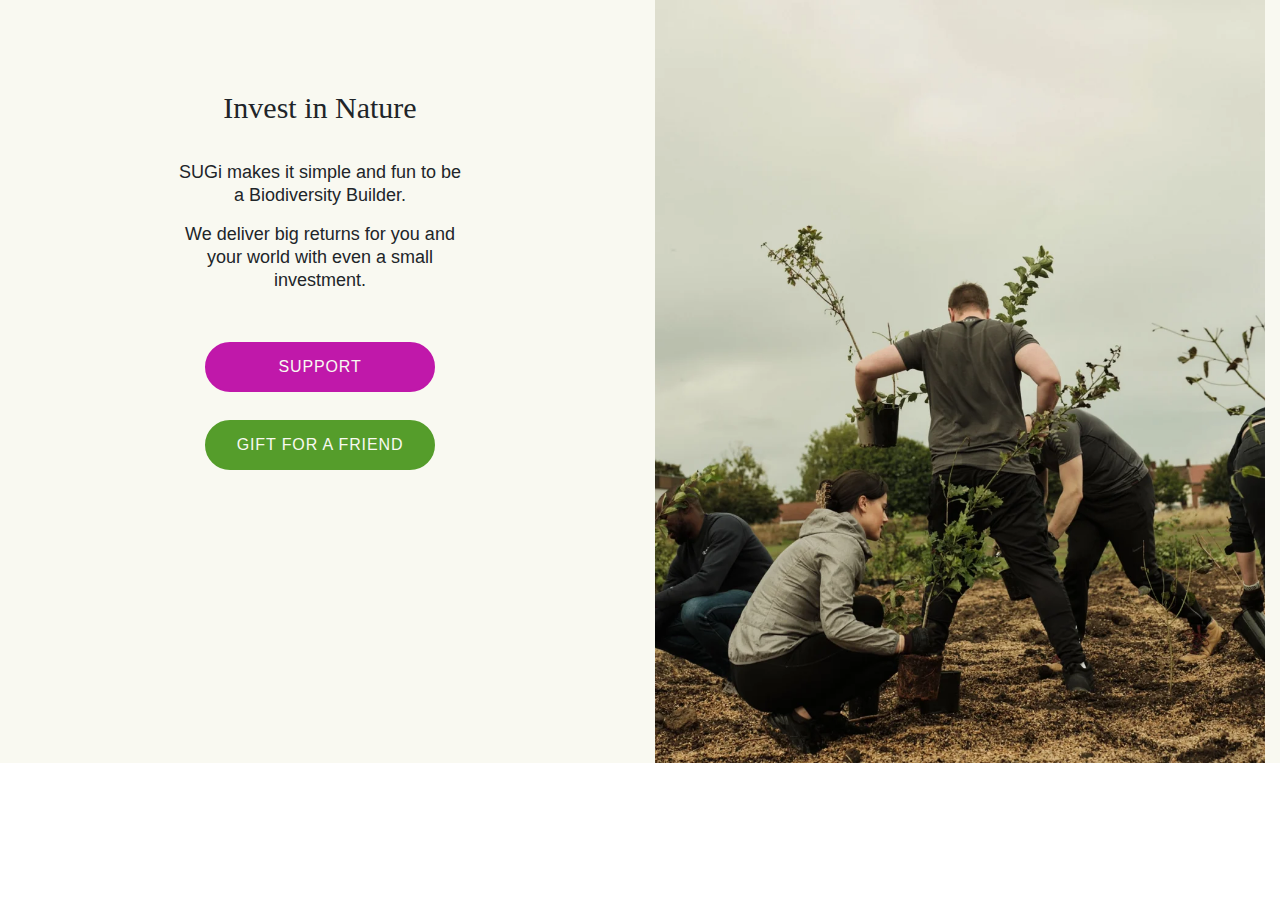
==== support.html @ d3b7c355 "common changes" ====
<!DOCTYPE html>
<html lang="en">

<head>
    <meta charset="UTF-8" />
    <meta http-equiv="X-UA-Compatible" content="IE=edge" />
    <meta name="viewport" content="width=device-width, initial-scale=1.0" />
    <title>Support</title>
    <link rel="stylesheet" href="https://maxcdn.bootstrapcdn.com/bootstrap/4.5.0/css/bootstrap.min.css">
    <script src="https://ajax.googleapis.com/ajax/libs/jquery/3.5.1/jquery.min.js"></script>
    <script src="https://cdnjs.cloudflare.com/ajax/libs/popper.js/1.14.7/umd/popper.min.js"></script>
    <script src="https://maxcdn.bootstrapcdn.com/bootstrap/4.5.0/js/bootstrap.min.js"></script>
    <link rel="stylesheet" href="./assets/css/style.css" />
</head>
<style>

</style>

<body>
    <div class="container-fluid" style="background: #f9f9f1;">
        <div class="row">
            <div class="col-lg-6">
                <div class="support-div">
                    <div class="t-align-c">
                        <h2 class="t-heading-lg t-clearface">Invest in Nature</h2>
                        <div class="splash-text t-size-m">
                            <p>SUGi makes it simple and fun to be a Biodiversity Builder.</p>
                            <p>We deliver big returns for you and your world with even a small investment.</p>
                        </div>
                        <div class="button-options t-size-s"><a class="button button--pink button-sep"
                                href="">Support</a><a class="button button--green button-sep" href="">Gift for a
                                friend</a>
                                
                            <!-- <form action="/api/checkout/checkout-sessions" method="POST" class="donate"><button
                                    type="submit" role="link" class="button button--outline button-sep"
                                    style="background: none;">🇺🇸&nbsp;Donate</button></form> -->
                            <script async src="https://js.stripe.com/v3/buy-button.js">
                            </script>

                            
                            <stripe-buy-button  buy-button-id="buy_btn_1NnLPwL31SFSh9Qeuuf93uJY"
                                publishable-key="pk_test_51Nn0caL31SFSh9QegnQ9LTd3lzBNS2wyftlCsdx7fkBUIJErkRbASoM8qDGeqs2M8VMQZzQoHJPtHoAHI8NFt79c00Z147qtVU">
                            </stripe-buy-button>

                        </div>
                    </div>
                </div>
            </div>
            <div class="col-lg-6 img-contain">
                <img src="./assets/images/support.webp" class="img-fluid img-cover" width="100%" alt="not load image">
            </div>
        </div>
    </div>
</body>

</html>
---- assets/css/style.css ----
* {
    margin: 0;
    padding: 0;
}



#map {
    height: 90vh;
    margin-top: 90px;
}

#map-overlay {
    position: absolute;
    top: 104px;
    left: 50px;
    z-index: 1000;
}

#div-overlay-pk,
#div-overlay-uk,
#div-overlay-usa {
    background-color: #f9f9f1;
    position: absolute;
    /* top: 600px; */
    bottom: -335px;
    left: 50px;
    z-index: 1000;
    cursor: pointer;

}

#btn-pic-pk,
#btn-pic-uk,
#btn-pic-usa {
    line-height: inherit;
    background: none;
    appearance: none;
    border: 0;
    color: inherit;
    padding-left: 275px;
    padding-top: 15px;
    display: none;

}


#filter-select {
    background-color: white;
    padding: 5px;
    border-radius: 5px;
    width: 210px;
}

.my-btn {
    border: 1px solid black;
    border-radius: 25px;
    background-color: white;
}

.my-btn:hover {
    background-color: black;
    color: white;
}

.my-btn-s {
    border: 1px solid #c018aa;
    border-radius: 25px;
    background-color: #c018aa;
    color: white;
    margin-left: 330px;
}

.my-btn-s a{
  color: #fff;
}
.my-btn-s:hover {
    background-color: white;
    color: #c018aa;
    border: 1px solid #c018aa;
}
.my-btn-s a:hover {
    color: #c018aa !important;
}

.my-div {
    border: 1px solid black;
    width: 350px;
    border-radius: 40px;
    margin-left: 10px;
}


/* grid items start */

@media (min-width: 1280px){
.grid {
  margin-bottom: 5rem;
}
}

@media (min-width: 1024px){
.grid {
  margin-bottom: 5rem;
}}

.grid {
    margin-bottom: -1.875rem;
  }

  @media (min-width: 1280px){
  .grids {
    margin: -3.125rem 0;
      margin-top: -3.125rem;
      margin-right: 0px;
      margin-bottom: -3.125rem;
      margin-left: 0px;
  }}

  @media (min-width: 1024px){
  .grids {
    margin: -1.875rem 0;
      margin-top: -1.875rem;
      margin-right: 0px;
      margin-bottom: -1.875rem;
      margin-left: 0px;
  }}

  .grids {
    margin: -1.5rem 0;
      margin-top: -1.5rem;
      margin-right: 0px;
      margin-bottom: -1.5rem;
      margin-left: 0px;
  }

  @media (min-width: 1280px){
  .grids-0 {
    margin: -.9375rem;
      margin-top: -0.9375rem;
      margin-right: -0.9375rem;
      margin-bottom: -0.9375rem;
      margin-left: -0.9375rem;
  }}

  @media (min-width: 1024px){
  .grids-0 {
    margin: -.78125rem;
      margin-top: -0.78125rem;
      margin-right: -0.78125rem;
      margin-bottom: -0.78125rem;
      margin-left: -0.78125rem;
  }}

  @media (min-width: 768px){
  .grids-0 {
    margin: -.78125rem;
      margin-top: -0.78125rem;
      margin-right: -0.78125rem;
      margin-bottom: -0.78125rem;
      margin-left: -0.78125rem;
  }}

  .grids-0 {
    display: flex;
    justify-content: center;
    margin: -.46875rem;
      margin-top: 1.531rem;
      margin-right: -0.46875rem;
      margin-bottom: -0.46875rem;
      margin-left: -0.46875rem;
  }

  @media (min-width: 1280px){
  .item-grid {
    margin: 3.125rem 0;
  }}

  @media (min-width: 1024px){
  .item-grid {
    margin: 1.875rem 0;
  }}

  .item-grid {
    margin: 1.5rem 0;
  }

  @media (min-width: 1280px){
  .item-grid-0 {
    width: 33.33%;
  }}

  @media (min-width: 1280px){
  .grid-item-prj {
    padding: .9375rem;
  }}

  @media (min-width: 1024px){
  .grid-item-prj {
    padding: .78125rem;
  }}

  @media (min-width: 768px){
  .grid-item-prj {
    padding: .78125rem;
  }}

  .grid-item-prj {
    padding: .46875rem;
    width: 390px;
  }

  .t-align-c {
    text-align: center;
  }

  .item-a-grid {
    width: 100%;
    display: block;
    position: relative;
  }

  @media (min-width: 1280px){
  .item-f {
    top: 2.25rem;
  }}

  @media (min-width: 1024px){
  .item-f {
    top: 1.5rem;
  }}

  .item-f {
    position: absolute;
    top: 1.5rem;
    left: 50%;
    z-index: 2;
    width: 100%;
    max-width: 3.75rem;
    transform: translateX(-50%);
  }

  .item-main {
    position: relative;
    width: 100%;
    background-color: #fff;
  }

  .item-main-0 {
    padding: .6666em 1.3333em .3333em .3333em;
    border-radius: 0 25px 0 0;
  }

  .item-main-0 {
    position: absolute;
    bottom: 0;
    left: 0;
    z-index: 10;
    text-align: center;
    padding: 10px 10px 3px;
    background-color: #f9f9f1;
  }

  @media (min-width: 1280px){
  .t-size-xs {
    font-size: .875rem;
  }}

  @media (min-width: 1024px){
  .t-size-xs {
    font-size: .875rem;
  }}

  @media (min-width: 768px){
  .t-size-xs {
    font-size: 1rem;
  }}

  .t-size-xs {
    font-size: 1rem;
  }

  .t-uc {
    text-transform: uppercase;
    letter-spacing: .055em;
  }

  .image-grid {
    position: relative;
    top: 0;
    left: 0;
    z-index: 1;
    width: 100%;
    height: 100%;
    -o-object-fit: cover;
    object-fit: cover;
  }

  img {
    border-style: none;
    max-width: 100%;
  }

  .after-image {
    position: relative;
  }

  @media (min-width: 1024px){
    .image-title {
    margin: 1.5rem 0;
  }}

  @media (min-width: 1280px){
  .t-heading {
    font-size: 1.875rem;
  }}

  @media (min-width: 1024px){
  .t-heading {
    font-size: 1.875rem;
  }}

  @media (min-width: 768px){
  .t-heading {
    font-size: 1.875rem;
  }}

  .t-heading {
    font-size: 1.562rem;
  }

  .t-clearface {
    font-family: Clearface,serif;
  }

  .t-clearface a{
      color: #192531;
  }

  
/* grid items end */


/* footer css start */

:root {
    --footer-background: #0E1219;
    --gray: #595C61;
}

html {
    font-size: 16px;
    font-family: 'Red Hat Display', sans-serif;
}

body {
    margin: 0px;
    height: 100vh;
}

footer {
    padding: 16px;
    bottom: 0px;
    background-color: #0E1219;
    color: white;
    min-width: 300px;
    width: 100%;
    display: flex;
    justify-content: center;
}

.footer-wrapper {
    display: flex;
    background: #0E1219;
    flex-direction: column;
}

.footer-columns ul {
    list-style-type: none;
    padding: 0;
    margin: 0;
}

.footer-columns ul a {
    color: white;
    text-decoration: none;
}

.footer-columns ul a:hover {
    text-decoration: underline;
}

.footer-columns ul li {
    margin-bottom: 16px;
}

.logo {
    width: 45px;
}

.social-links {
    display: flex;
    flex-direction: row;
    gap: 12px;
}

.social-links img {
    width: 24px;
    height: 24px;
    transition: all 0.2s ease-in-out;
}

.social-links img:hover {
    transform: scale(1.1);
}

.footer-top {
    display: flex;
    max-width: 1000px;
    flex-wrap: wrap;
    align-items: center;
    padding: 8px 0px;
    justify-content: space-between;
    border-bottom: 1px solid #595C61;
}

.footer-columns {
    padding-top: 24px;
    display: flex;
    flex-direction: row;
    flex-wrap: wrap;
    gap: 16px;
}

.footer-columns h3 {
    color: #fff;
    margin-top: 0;
    margin-bottom: 25px;
    font-size: 1.125rem;
}

.footer-columns>section {
    min-width: 300px;
}

.footer-bottom {
    text-align: center;
    border-top: 1px solid #595C61;
    margin-top: 48px;
    display: flex;
    align-items: center;
    justify-content: center;
    width: 100%;
    gap: 8px;
    padding: 16px 0px;
    flex-wrap: wrap;
}

.footer-bottom-links {
    margin-left: auto;
    display: flex;
    justify-content: center;
    flex-wrap: wrap;
    gap: 16px;
}

@media(max-width:800px) {
    .footer-bottom-links {
        margin: 0 auto;
    }
}

.footer-bottom-links>a {
    color: white;
    text-decoration: none;
}

.footer-bottom-links>a:hover {
    text-decoration: underline;
}

.footer-bottom>small {
    font: 16px;
    margin: 0 4px;
}


/* navbar media queries start */




   /* Extra small devices (phones, 600px and down)  */
@media only screen and (max-width: 600px) {
  .my-btn {
    display: none;
  }
  .my-btn-s{
    margin-top: -70px;
    margin-left: 230px;
  }
}



/* Medium devices (landscape tablets, 768px and up) */
@media only screen and (max-width: 768px) {
  .my-btn {
    display: none;
  }
  .my-btn-s{
    margin-top: 0px;
  }
}

/* Large devices (laptops/desktops, 992px and up) */
@media only screen and (max-width: 992px) {
  .my-btn {
    display: none;
  }
  .my-btn-s{
    margin-top: 0px;
    margin-left: 500px;
  }
}

@media only screen and (max-width: 1024px) {
  .my-btn {
  }
  .my-btn-s{
    margin-top: 0px;
    margin-left: 30px;
  }
}

/* Extra large devices (large laptops and desktops, 1200px and up) */
@media only screen and (max-width: 1200px) {
  .my-btn {
  }
  .my-btn-s{
    margin-top: 0px;
    margin-left: 20px;
  }
}
@media only screen and (max-width: 1307px) {
  .my-btn {
  }
  .my-btn-s{
    margin-top: 0px;
    margin-left: 20px;
  }
}
/* navbar media queries end */


/* support */
.img-contain, .img-cover {
  /* position: absolute; */
  top: 0;
  left: 0;
  display: block;
  width: 100%;
  height: 100%;
}
.support-div {
  margin-top: 90px;
  display: flex;
  flex-direction: column;
  justify-content: center;
}
.button-options {
  display: inline-flex;
  flex-direction: column;
}
.button-options a{
  text-decoration: none;
}
.splash-text {
  max-width: 16.08em;
  margin: 2.25rem auto;
}
.button--green {
  background-color: #559d2b;
  color: #f9f9f1;
  border: 2px solid #559d2b;
}
.button {
  min-height: 3.125rem;
  display: inline-flex;
  justify-content: center;
  align-items: center;
  border-radius: 10rem;
  padding: 0 1.875rem;
  text-transform: uppercase;
  letter-spacing: .055em;
  transition: background-color .35s,color .35s,border-color .35s;
}
.button-sep {
  margin: .875rem;
}
.button--pink {
  background-color: #c018aa;
  color: #f9f9f1;
  border: 2px solid #c018aa;
}
.button--outline {
  border: 2px solid;
}
.button--outline:hover{
   background-color: black !important;
  color: #fff;
}
.button--pink:hover{
  background: none;
  color: #c018aa;
}
.button--green:hover{
  background: none;
  color: #559d2b;
}
.t-heading-lg {
  line-height: 1.1666666667;
  font-size: 1.875rem;
}
.t-size-m {
  line-height: 1.28;
  font-size: 1.125rem;
}
.donate {
  display: flex;
}
.donate button {
  flex: 1 0 auto;
}
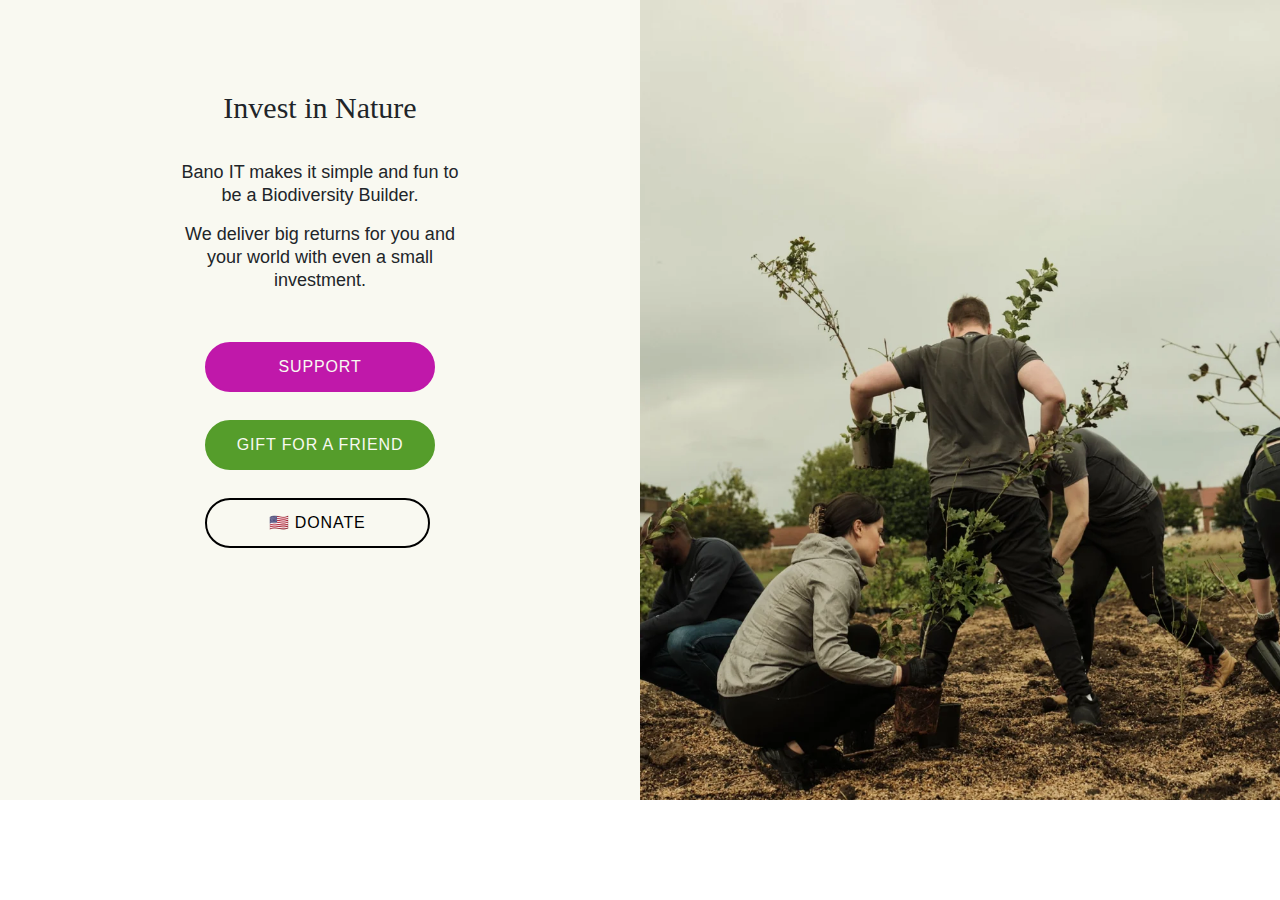
==== commit fdaf3a49: "common changes" ====
--- a/support.html
+++ b/support.html
@@ -24,33 +24,35 @@
                     <div class="t-align-c">
                         <h2 class="t-heading-lg t-clearface">Invest in Nature</h2>
                         <div class="splash-text t-size-m">
-                            <p>SUGi makes it simple and fun to be a Biodiversity Builder.</p>
+                            <p>Bano IT makes it simple and fun to be a Biodiversity Builder.</p>
                             <p>We deliver big returns for you and your world with even a small investment.</p>
                         </div>
                         <div class="button-options t-size-s"><a class="button button--pink button-sep"
                                 href="">Support</a><a class="button button--green button-sep" href="">Gift for a
                                 friend</a>
-                                
-                            <!-- <form action="/api/checkout/checkout-sessions" method="POST" class="donate"><button
-                                    type="submit" role="link" class="button button--outline button-sep"
-                                    style="background: none;">🇺🇸&nbsp;Donate</button></form> -->
-                            <script async src="https://js.stripe.com/v3/buy-button.js">
-                            </script>
 
-                            
-                            <stripe-buy-button  buy-button-id="buy_btn_1NnLPwL31SFSh9Qeuuf93uJY"
+                            <form action="/api/checkout/checkout-sessions" method="POST" class="donate"><a
+                                    href="https://buy.stripe.com/test_eVa9CR1a3dts3MQcMM"
+                                    class="button button--outline button-sep"
+                                    style="background: none;padding: 0 3.875rem;color: #000;">🇺🇸&nbsp;Donate</a>
+                            </form>
+
+                            <!-- <script async src="https://js.stripe.com/v3/buy-button.js">
+                            </script> -->
+                            <!-- <stripe-buy-button  buy-button-id="buy_btn_1NnLPwL31SFSh9Qeuuf93uJY"
                                 publishable-key="pk_test_51Nn0caL31SFSh9QegnQ9LTd3lzBNS2wyftlCsdx7fkBUIJErkRbASoM8qDGeqs2M8VMQZzQoHJPtHoAHI8NFt79c00Z147qtVU">
-                            </stripe-buy-button>
+                            </stripe-buy-button> -->
 
                         </div>
                     </div>
                 </div>
             </div>
-            <div class="col-lg-6 img-contain">
+            <div class="col-lg-6 img-contain" style="padding-right: 0px;padding-left: 0px;">
                 <img src="./assets/images/support.webp" class="img-fluid img-cover" width="100%" alt="not load image">
             </div>
         </div>
     </div>
+
 </body>
 
 </html>--- a/assets/css/style.css
+++ b/assets/css/style.css
@@ -525,13 +525,16 @@
 }
 
 @media only screen and (max-width: 1024px) {
-  .my-btn {
-  }
   .my-btn-s{
     margin-top: 0px;
     margin-left: 30px;
   }
 }
+@media only screen and (max-width: 756px) {
+  #newsletter-img{
+    display: none;
+  }
+}
 
 /* Extra large devices (large laptops and desktops, 1200px and up) */
 @media only screen and (max-width: 1200px) {
@@ -551,6 +554,19 @@
   }
 }
 /* navbar media queries end */
+
+/*  */
+.t-size-s input{
+  height: 3.125rem;
+  display: flex;
+  justify-content: center;
+  align-items: center;
+  border-radius: 10rem;
+  padding: 0 1.625rem .125em;
+  border: 0;
+  background-color: #fff;
+}
+/*  */
 
 
 /* support */
@@ -607,9 +623,10 @@
   border: 2px solid;
 }
 .button--outline:hover{
-   background-color: black !important;
-  color: #fff;
-}
+    background-color: #525f7f !important;
+    color: white !important;
+}
+
 .button--pink:hover{
   background: none;
   color: #c018aa;
